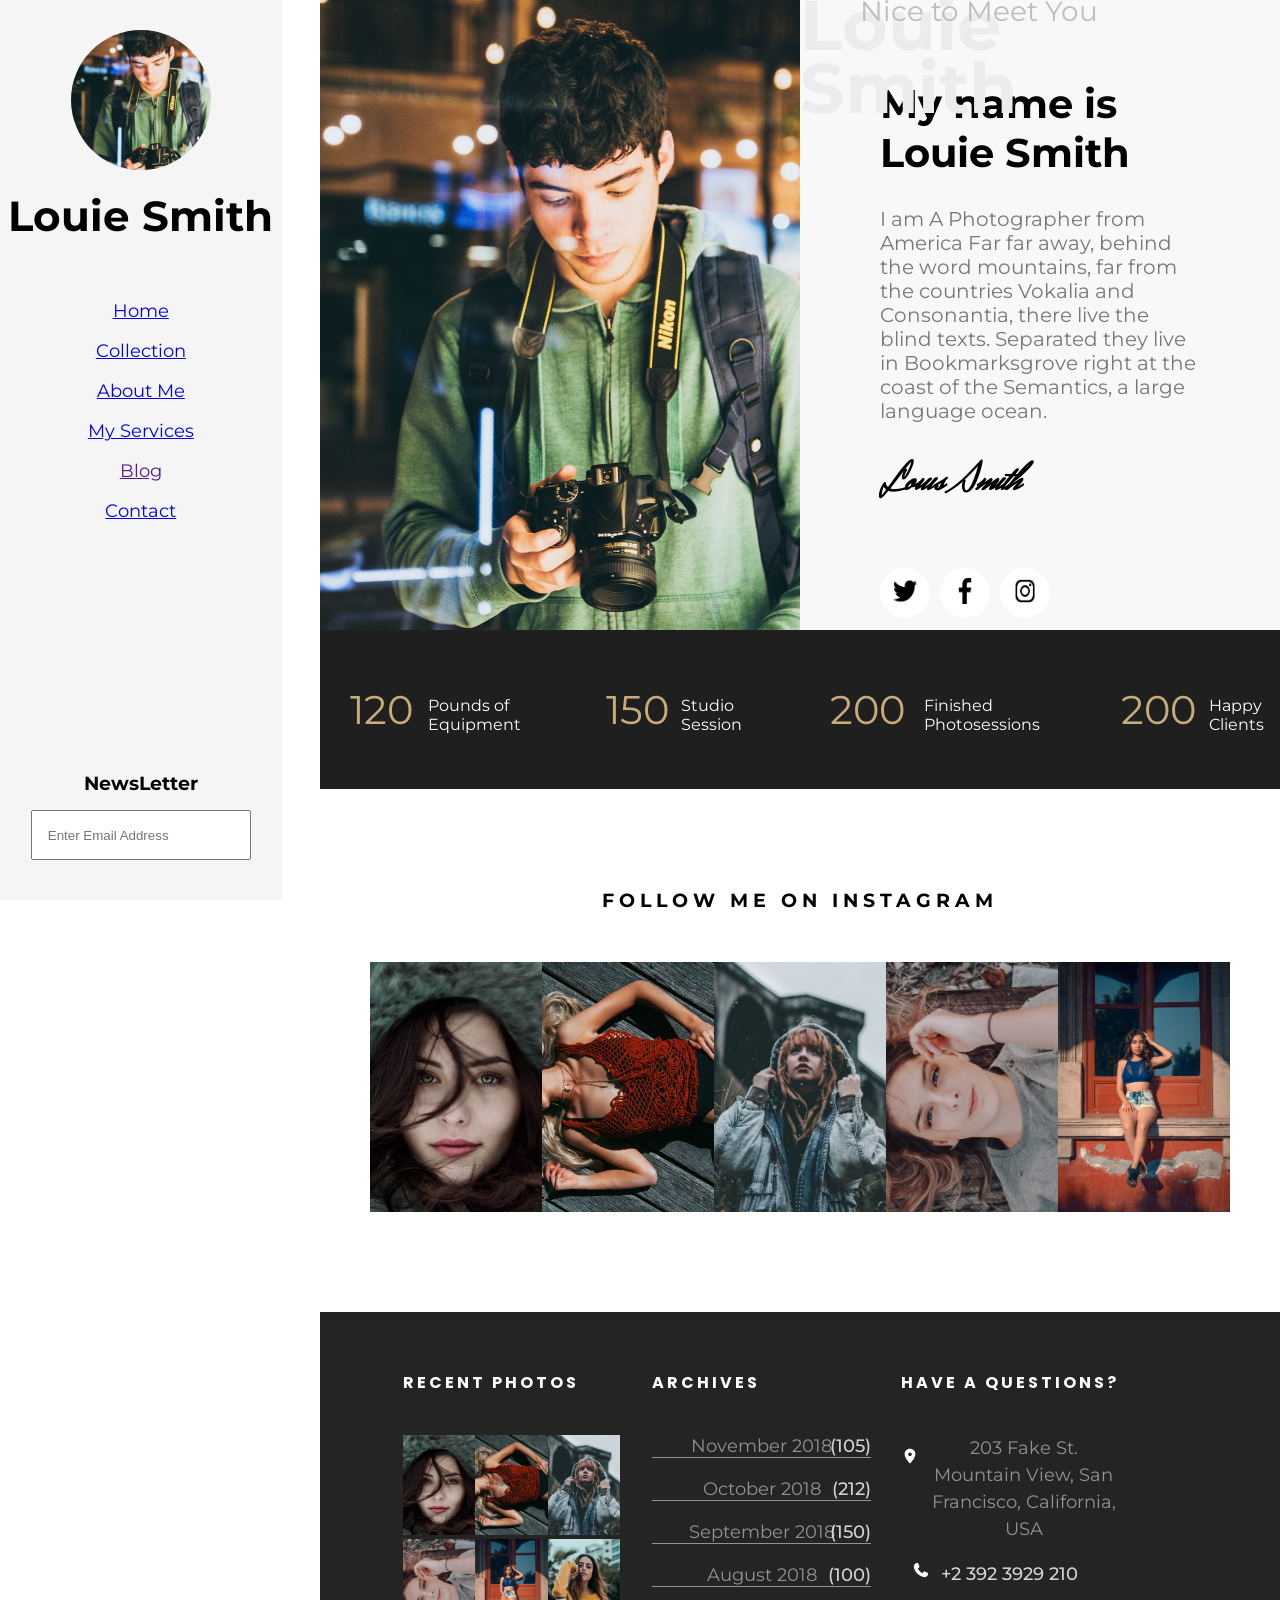
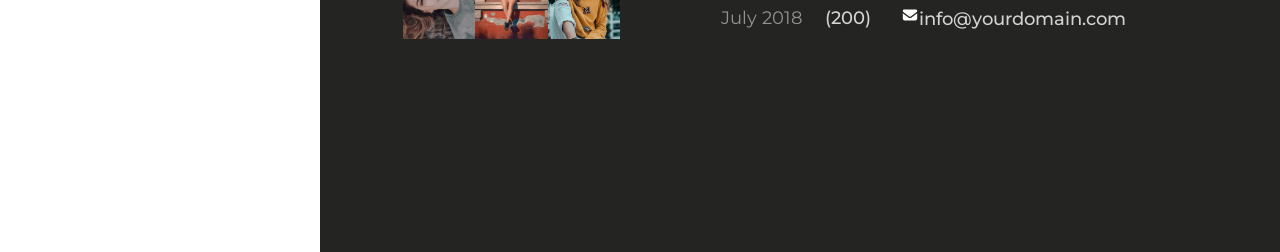
==== about.html @ a2d0e84c "Add files via upload" ====
<!DOCTYPE html>
<html lang="en">
<head>
    <meta charset="UTF-8">
    <meta name="viewport" content="width=device-width, initial-scale=1.0">
    <link rel="stylesheet" href="about.css">
    <link rel="preconnect" href="https://fonts.googleapis.com">
    <link rel="preconnect" href="https://fonts.gstatic.com" crossorigin>
    <link href="https://fonts.googleapis.com/css2?family=Montserrat:ital,wght@0,100..900;1,100..900&display=swap" rel="stylesheet">
    <link href="https://fonts.googleapis.com/css2?family=Herr+Von+Muellerhoff&family=Poppins:ital,wght@0,100;0,200;0,300;0,400;0,500;0,600;0,700;0,800;0,900;1,100;1,200;1,300;1,400;1,500;1,600;1,700;1,800;1,900&display=swap" rel="stylesheet">
    <link rel="preconnect" href="https://fonts.googleapis.com">
    <link rel="preconnect" href="https://fonts.gstatic.com/" crossorigin>
    <link href="https://fonts.googleapis.com/css2?family=Montserrat:ital,wght@0,100..900;1,100..900&family=Poppins:ital,wght@0,100;0,200;0,300;0,400;0,500;0,600;0,700;0,800;0,900;1,100;1,200;1,300;1,400;1,500;1,600;1,700;1,800;1,900&display=swap" rel="stylesheet">

 <body>

    <header id="cabecario">

        <img id="img1" src="img/author.jpg" alt="">

        <h1 id="text1">
            Louie Smith
        </h1>

        <ul>

            <li><a href="home.html" id="a-lateral"> Home </a></li>
            <li><a href="collection.html" id="a-lateral"> Collection </a></li>
            <li><a href="about.html" id="a-lateral"> About Me </a></li>
            <li><a href="myservice.html" id="a-lateral"> My Services </a></li>
            <li><a href="" id="a-lateral"> Blog </a></li>
            <li><a href="contact.html" id="a-lateral"> Contact </a></li>

        </ul>

        <div class="newsletter">

            <h3>NewsLetter</h3>

            <input
            id="textboxhead"
            placeholder="Enter Email Address"
            type="text">

        </div>

    </header>



    <main>

        <section class="hero">

            <div id="aside1"></div>

            <div class="hero-right">

                <div class="title-area">

                    <h1 class="big-title">
                        Louie Smith
                    </h1>

                    <span class="small-text">
                        Nice to Meet You
                    </span>

                </div>            
            <div id="div-padding">
                <h3>
                    My name is Louie Smith
                </h3>

                <p>
                    I am A Photographer from America Far far away, behind the word mountains, far from the countries Vokalia and Consonantia, there live the blind texts. Separated they live in Bookmarksgrove right at the coast of the Semantics, a large language ocean.
                </p>

                <p id="signature">
                    Louis Smith
                </p>
            </div>
                <ul id="ul2">
            <li class="pngsA"><a href="" ><img src="img/download.png" alt="" class="pngs-1"></a></li>
            <li class="pngsA"><a href="" ><img src="img/download (1).png" alt="" class="pngs-2"></a></li>
            <li class="pngsA"><a href="" ><img src="img/download (2).png" alt="" class="pngs-3"></a></li>
            </ul>
                

            </div>

        </section>



        <section class="stats">

            <div class="stat-box">
                <h2>120</h2>
                <p>Pounds of <br> Equipment</p>
            </div>

            <div class="stat-box">
                <h2>150</h2>
                <p>Studio <br> Session</p>
            </div>

            <div class="stat-box">
                <h2>200</h2>
                <p>Finished <br> Photosessions</p>
            </div>

            <div class="stat-box">
                <h2>200</h2>
                <p>Happy <br> Clients</p>
            </div>

        </section>



        <section class="instagram">

            <h3>FOLLOW ME ON INSTAGRAM</h3>

            <div class="insta-images">

                <img src="img/image_1.jpg">
                <img src="img/image_2.jpg">
                <img src="img/image_3.jpg">
                <img src="img/image_4.jpg">
                <img src="img/image_5.jpg">

            </div>

        </section>



<footer>
      <div id="div-container2">
      <div id="divss">
        <h2 class="h2s">recent photos</h2>
        <div id="div6fotos"><a href=""><img src="img/image_1.jpg" alt="" class="imgs2"><img src="img/image_2.jpg" alt="" class="imgs2"><img src="img/image_3.jpg" alt="" class="imgs2"><img src="img/image_4.jpg" alt="" class="imgs2"><img src="img/image_5.jpg" alt="" class="imgs2"><img src="img/image_6.jpg" alt="" class="imgs2"></a></div>
    
      </div>

      <div id="divss">
        <h2 class="h2s">archives</h2>
        <div id="divul">
        <ul id="ul-rodape">
        <li id="li-rodape">November 2018 <span class="span-numero">(105)</span></li>
        <li id="li-rodape">October 2018 <span class="span-numero">(212)</span></li>
        <li id="li-rodape">September 2018 <span class="span-numero">(150)</span></li>
        <li id="li-rodape">August 2018 <span class="span-numero">(100)</span></li>
        <li id="li-rodape5">July 2018 <span class="span-numero">(200)</span></li>
        </ul>
        </div>
    
      </div>

      <div id="divss">
        <h2 class="h2s">have a questions?</h2>

        <div>
         <ul id="ul-rodape2">
            <li id="li-rodape2">
            <div id="div-svj1"><svg xmlns="http://www.w3.org/2000/svg" viewBox="0 0 640 640"><!--!Font Awesome Free 7.2.0 by @fontawesome - https://fontawesome.com License - https://fontawesome.com/license/free Copyright 2026 Fonticons, Inc.--><path fill="rgb(255, 255, 255)" d="M128 252.6C128 148.4 214 64 320 64C426 64 512 148.4 512 252.6C512 371.9 391.8 514.9 341.6 569.4C329.8 582.2 310.1 582.2 298.3 569.4C248.1 514.9 127.9 371.9 127.9 252.6zM320 320C355.3 320 384 291.3 384 256C384 220.7 355.3 192 320 192C284.7 192 256 220.7 256 256C256 291.3 284.7 320 320 320z"/></svg></div>
            <p id="p-rodape">	203 Fake St. Mountain View, San<br>Francisco, California, USA</p>
            </li>
            <li id="li-rodape2">
            <div id="div-svj2e3"><svg xmlns="http://www.w3.org/2000/svg" viewBox="0 0 640 640"><!--!Font Awesome Free 7.2.0 by @fontawesome - https://fontawesome.com License - https://fontawesome.com/license/free Copyright 2026 Fonticons, Inc.--><path fill="rgb(255, 255, 255)" d="M224.2 89C216.3 70.1 195.7 60.1 176.1 65.4L170.6 66.9C106 84.5 50.8 147.1 66.9 223.3C104 398.3 241.7 536 416.7 573.1C493 589.3 555.5 534 573.1 469.4L574.6 463.9C580 444.2 569.9 423.6 551.1 415.8L453.8 375.3C437.3 368.4 418.2 373.2 406.8 387.1L368.2 434.3C297.9 399.4 241.3 341 208.8 269.3L253 233.3C266.9 222 271.6 202.9 264.8 186.3L224.2 89z"/></svg></div>
            <span id="span-footer">+2 392 3929 210</span>
            </li>
            <li id="li-rodape2">
            <div id="div-svj2e3"><svg xmlns="http://www.w3.org/2000/svg" viewBox="0 0 640 640"><!--!Font Awesome Free 7.2.0 by @fontawesome - https://fontawesome.com License - https://fontawesome.com/license/free Copyright 2026 Fonticons, Inc.--><path fill="rgb(255, 255, 255)" d="M112 128C85.5 128 64 149.5 64 176C64 191.1 71.1 205.3 83.2 214.4L291.2 370.4C308.3 383.2 331.7 383.2 348.8 370.4L556.8 214.4C568.9 205.3 576 191.1 576 176C576 149.5 554.5 128 528 128L112 128zM64 260L64 448C64 483.3 92.7 512 128 512L512 512C547.3 512 576 483.3 576 448L576 260L377.6 408.8C343.5 434.4 296.5 434.4 262.4 408.8L64 260z"/></svg></div>
            <span id="span-footer">info@yourdomain.com</span>
            </li>
         </ul>
        </div>

      </div>

    </main>

</body>
---- about.css ----
*{
    margin:0;
    padding:0;
    box-sizing:border-box;
}

body{
    font-family:"Montserrat", sans-serif;
}

#cabecario{
    width:22%;
    height:100vh;

    background:#f5f5f5;

    position:fixed;
    left:0;
    top:0;

    display:flex;
    flex-direction:column;
    align-items:center;

    padding-top:30px;
}

#img1{
    width:140px;
    height:140px;

    border-radius:50%;
    object-fit:cover;
}

#text1{
    margin-top:20px;
    font-size:42px;
}

ul{
    list-style:none;
    margin-top:40px;
}

li{
    margin:18px 0;
    text-align:center;
    font-size:18px;
}

.newsletter{
    margin-top:auto;
    margin-bottom:40px;
    text-align:center;
}

#textboxhead{
    width:220px;
    height:50px;
    margin-top:15px;
    padding-left:15px;
}


main{
    margin-left:320px;
}




.hero{
    display:flex;
    height:70vh;
}

#aside1{
    width:50%;

    background-image:url(img/author.jpg);
    background-size:cover;
    background-position:center;
}

.hero-right{
    width:50%;

    padding:80px;

    display:flex;
    flex-direction:column;
    justify-content:center;

    background:#f8f8f8;
}

.title-area{
    position:relative;
}

.big-title{
    font-size: 70px;
    color:#ececec;
    line-height:0.9;
    position: absolute;
    left: -80px;
}

.small-text{
    position:absolute;
    top:0px;
    left:-20px;
    font-size:28px;
    color:#bdbdbd;
    padding-bottom: 1000px;
}

.hero-right h2{
    margin-top:20px;
    font-size:32px;
}

.hero-right h2 span{
    color:#c7ab78;
}

.hero-right h3{
    font-size:40px;
    margin-top:5px;
}

.hero-right p{
    margin-top:30px;

    color:#777;
    font-size:20px;

}

#signature{
    font-size:40px;
    font-family: "Herr Von Muellerhoff", cursive;
    font-weight: 600;
    color: black;
}



.stats{
    background:#1f1f1f;

    display:flex;
    justify-content:center;
    gap:100px;

    padding:55px;
}

.stat-box{
    display: flex;
    gap: 10%;

}
.stat-box h2{
    color:#c7ab78;
    font-size: 40px;
    font-weight: 400;
}

.stat-box p{
    color:white;
    margin-top:10px;
    display: flex;
    align-items: center
}


.instagram{
    padding:100px 50px;
    text-align:center;
}

.instagram h3{
    margin-bottom:50px;
    letter-spacing:5px;
}

.insta-images{
    display:flex;
}

.insta-images img{
    width: 20%;
    height: 250px;
    object-fit: cover;
    transition: 0.4s;
    cursor: pointer;
}

.insta-images img:hover{
    transform: scale(1.05);
    opacity: 0.8;
}

footer{
    width: 100%;
    height: 60vh;
    background-color: #242423;
    top: 210vh;
    left: 17%;
}
#div-container2{
    display: flex;
    justify-content: center;
    width: 84%;
    height: 70%;
    padding-left: 4%;
    padding-right: 4%;
    margin-left: 4%;
    margin-right: 4%;
    gap: 30px;
    padding-top: 6%;
}
.h2s{
    color: white;
    font-size: 16px;
    font-family: "Poppins", sans-serif;
    font-weight: 700;
    letter-spacing: 3px;
    text-transform: uppercase;
    margin-top: 0%;
    margin-bottom: 40px;
}
#div6fotos{
    display: flex;
    flex-direction: row;
    flex-wrap: wrap;
    align-items: center
}
.imgs2{
   width: 33%;
   height: 100px;
   object-fit: cover;
}
#divss{
    width: 30%;
    height: 100px;
}
#ul-rodape{
    list-style: none;
    padding-left: 0px;
}
#li-rodape{
    color: #ffffff80;
    font-family: "Montserrat", Arial, sans-serif;
    border-bottom: 1px solid #ffffff80;
    position: relative;
    margin-bottom: 20px;
}
#li-rodape5{
    color: #ffffff80;
    font-family: "Montserrat", Arial, sans-serif;
    position: relative;
    margin-bottom: 20px;
}
.span-numero{
    color: #ffffffcc;
    font-family: "Montserrat", Arial, sans-serif;
    position: absolute;
    right: 0%;
    font-weight: 500;
}
#ul-rodape2{
    list-style: none;
    padding-left: 0px;
}
#p-rodape{
    color: #FFFFFF80;
    font-family: "Montserrat", Arial, sans-serif;
    margin-bottom: 0px;
    line-height: 1.5;
}
#span-footer{
    color: #ffffffcc;
    font-family: "Montserrat", Arial, sans-serif;
    font-weight: 500;
    line-height: 1.5;
}
#li-rodape2{
    margin-bottom: 15px;
    display: flex;
}
svg{
    height: 18px;
    width: 18px;
}
#div-svj2e3{
    width: 40px;
    height: 21px;
}
#div-svj1{
    width: 40px;
    height: 42px;
    display: flex;
    justify-content: flex-start;
    align-items: center;
}
#p-deforadorodape{
    color: #FFFFFF80;
    font-family: "Montserrat", Arial, sans-serif;
    margin-left: 10%;
}

#ul2{
    display: flex;
    list-style: none;
}
.pngs-1{
 width: 24px;
 height: 26px;
}
.pngs-2{
    width: 24px;
    height: 26px;
}
.pngs-3{
    width: 22px;
    height: 26px;
}
.pngsA{
    width: 50px;
    height: 50px;
    margin-right: 10px;
    background: white;
    border-radius: 50%;
    display: flex;
    align-items: center;
    justify-content: center;
}

#div-padding{
    padding-top: 80px;
}
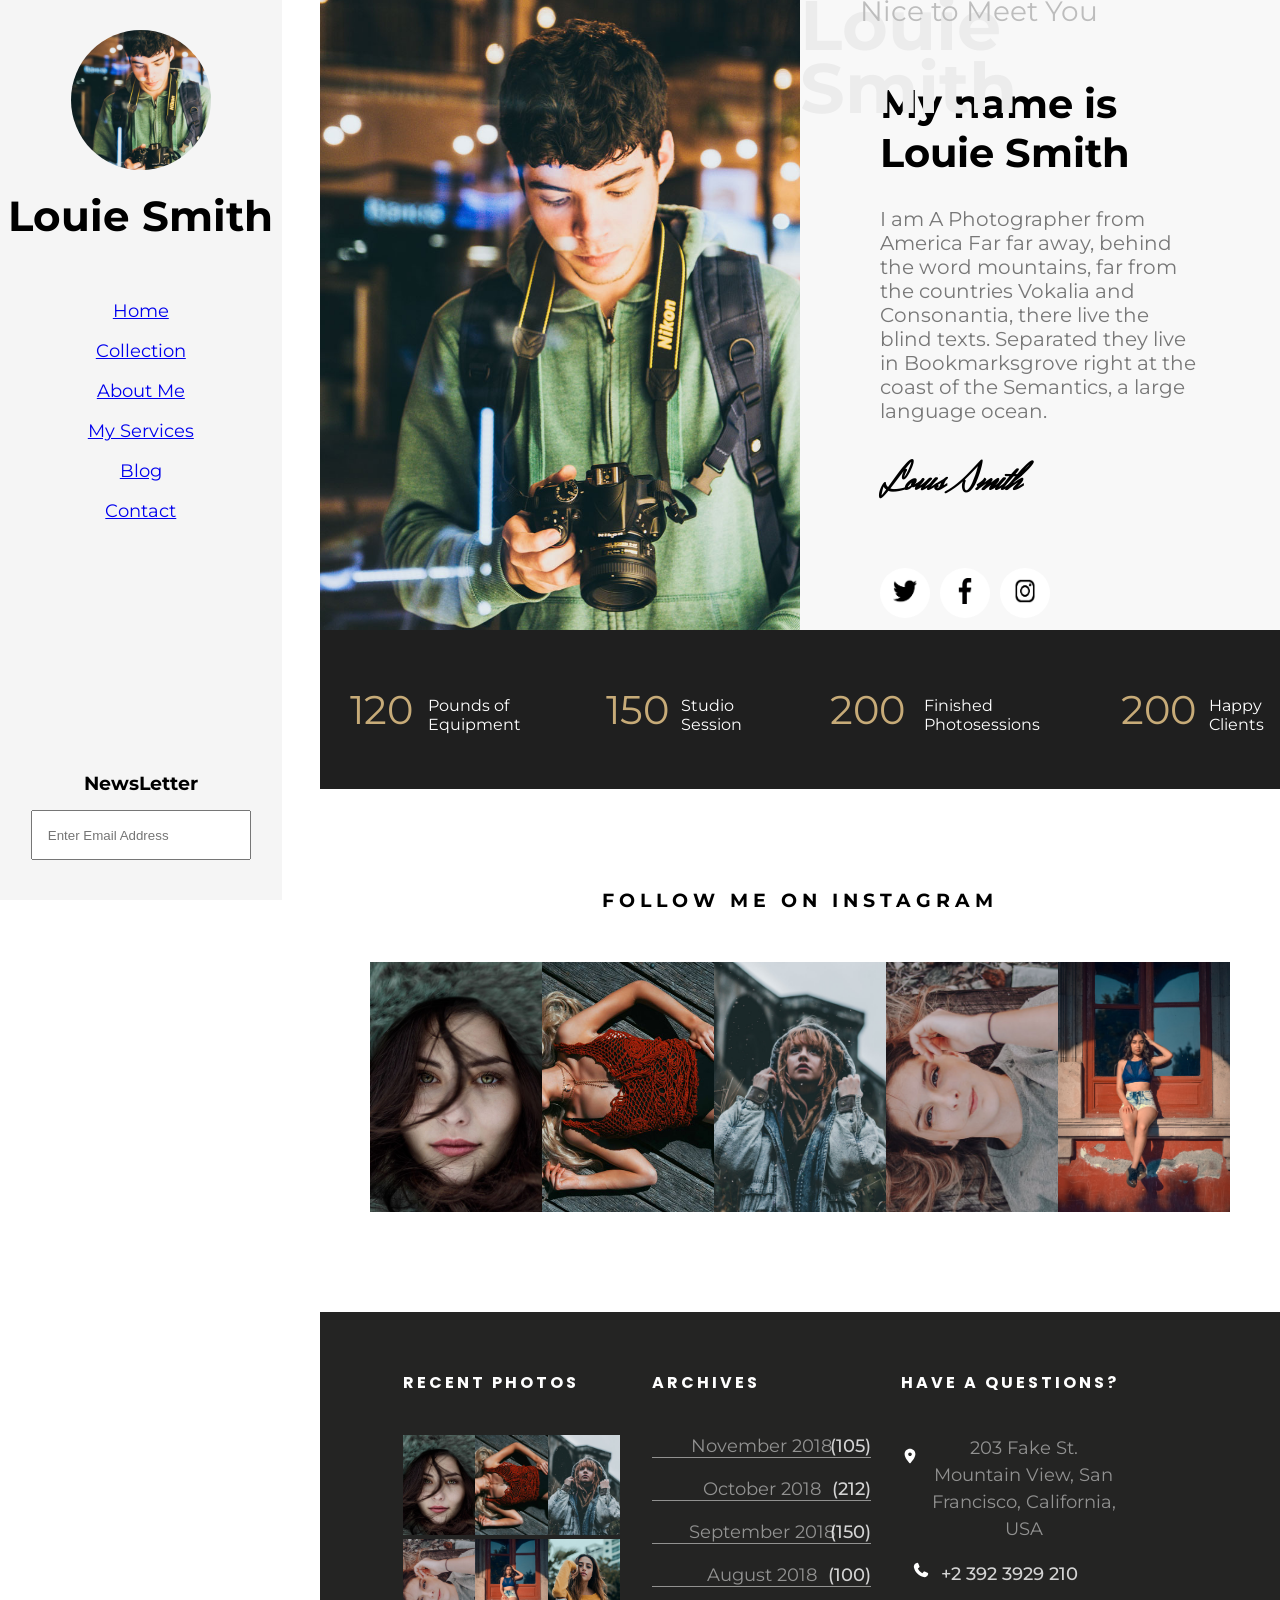
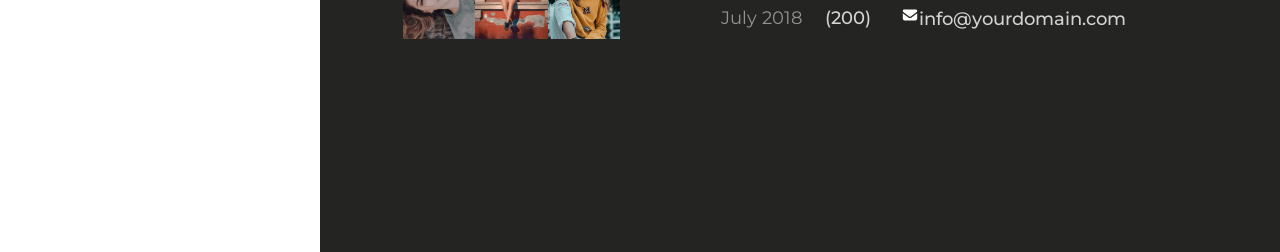
==== commit ab94ff56: "Update about.html" ====
--- a/about.html
+++ b/about.html
@@ -24,11 +24,11 @@
 
         <ul>
 
-            <li><a href="home.html" id="a-lateral"> Home </a></li>
+            <li><a href="index.html" id="a-lateral"> Home </a></li>
             <li><a href="collection.html" id="a-lateral"> Collection </a></li>
             <li><a href="about.html" id="a-lateral"> About Me </a></li>
             <li><a href="myservice.html" id="a-lateral"> My Services </a></li>
-            <li><a href="" id="a-lateral"> Blog </a></li>
+            <li><a href="blog.html" id="a-lateral"> Blog </a></li>
             <li><a href="contact.html" id="a-lateral"> Contact </a></li>
 
         </ul>
@@ -183,4 +183,4 @@
 
     </main>
 
-</body>+</body>
